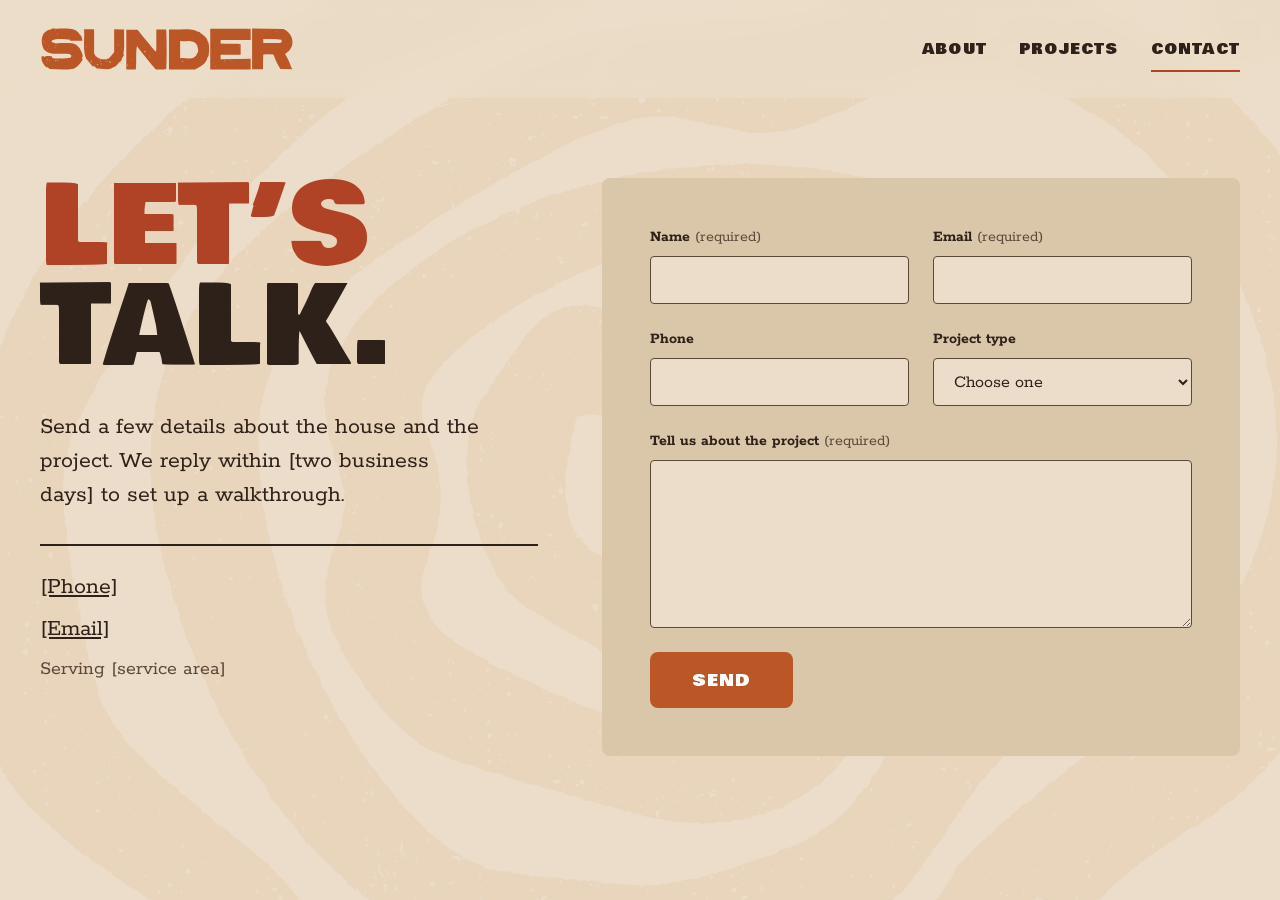
==== contact.html @ ea815fe4 "Sunder site: About, Projects, Contact from design version G Co-Authored-By: Claude Opus 5.5 <noreply" ====
<!doctype html>
<html lang="en" class="no-js">
<head>
<meta charset="utf-8">
<meta name="viewport" content="width=device-width, initial-scale=1">
<title>Contact — Sunder Construction</title>
<meta name="description" content="Request an estimate from Sunder Construction. Send a few details about your house and project.">
<meta name="theme-color" content="#ebddc9">
<link rel="icon" href="assets/sunder-spiral.svg" type="image/svg+xml">
<link rel="preconnect" href="https://fonts.googleapis.com">
<link rel="preconnect" href="https://fonts.gstatic.com" crossorigin>
<link rel="stylesheet" href="https://fonts.googleapis.com/css2?family=Bowlby+One&amp;family=Rokkitt:wght@400;700&amp;display=swap">
<link rel="stylesheet" href="css/tokens.css">
<link rel="stylesheet" href="css/site.css">
<script src="js/site.js" defer></script>
</head>
<body>
<a class="skip-link" href="#main">Skip to content</a>
<div class="site">
<img class="bg-mark is-on" src="assets/sunder-spiral.svg" alt="" aria-hidden="true">
<header class="nav">
<div class="wrap nav-in">
<a class="nav-logo" href="index.html" aria-label="Sunder home"><img src="assets/sunder-wordmark.svg" alt="Sunder" width="170" height="44"></a>
<nav class="nav-links" aria-label="Main">
<a href="index.html">About</a>
<a href="projects.html">Projects</a>
<a href="contact.html" aria-current="page">Contact</a>
<span class="nav-ul" aria-hidden="true"></span>
</nav>
</div>
</header>

<main id="main">
<section class="wrap contact">
<div class="contact-info">
<h1 class="page-title line"><span class="accent">Let’s</span> talk.</h1>
<p class="lead">Send a few details about the house and the project. We reply within [two business days] to set up a walkthrough.</p>
<div class="contact-lines">
<a href="tel:+10000000000">[Phone]</a>
<a href="mailto:hello@example.com">[Email]</a>
<span>Serving [service area]</span>
</div>
</div>
<div class="contact-card">
<!-- Set action to your form endpoint (Formspree, Basin, etc.). With action="#" the form shows the thank-you state without sending. -->
<form class="form" id="estimate-form" action="#" method="post" novalidate>
<div class="field">
<label for="f-name">Name <span class="req">(required)</span></label>
<input id="f-name" name="name" type="text" autocomplete="name" required aria-describedby="f-name-err">
<p class="field-error" id="f-name-err" hidden></p>
</div>
<div class="field">
<label for="f-email">Email <span class="req">(required)</span></label>
<input id="f-email" name="email" type="email" autocomplete="email" required aria-describedby="f-email-err">
<p class="field-error" id="f-email-err" hidden></p>
</div>
<div class="field">
<label for="f-phone">Phone</label>
<input id="f-phone" name="phone" type="tel" autocomplete="tel" aria-describedby="f-phone-err">
<p class="field-error" id="f-phone-err" hidden></p>
</div>
<div class="field">
<label for="f-type">Project type</label>
<select id="f-type" name="type" aria-describedby="f-type-err"><option value="" disabled selected>Choose one</option><option>General contracting</option><option>Remodel</option><option>Finish carpentry</option><option>Not sure yet</option></select>
<p class="field-error" id="f-type-err" hidden></p>
</div>
<div class="field field-wide">
<label for="f-message">Tell us about the project <span class="req">(required)</span></label>
<textarea id="f-message" name="message" rows="5" required aria-describedby="f-message-err"></textarea>
<p class="field-error" id="f-message-err" hidden></p>
</div>
<p class="form-alert" role="alert" hidden>Something went wrong sending your request. Please try again, or call us.</p>
<div class="field-wide"><button class="btn btn-primary" type="submit">Send</button></div>
</form>
<div class="form-done" id="form-done" role="status" tabindex="-1" hidden>
<h3>Thanks — we got it</h3>
<p>We’ll be in touch within two business days to set up a walkthrough.</p>
</div>
</div>
</section>
</main>
</div>
</body>
</html>
---- css/tokens.css ----
/* Sunder — generated from tokens.json */
:root, [data-theme="light"] {
  --orange-light: #bb5727;
  --orange-dark: #b04325;
  --orange-mark: #cd6328;
  --tan-light: #ebddc9;
  --tan-dark: #dac6a9;
  --green-light: #a1a281;
  --green-dark: #8d8954;
  --ink: #2e2119;
  --ink-muted: #5c4838;
  --on-orange: #ffffff;
  --surface: var(--tan-light);
  --surface-raised: var(--tan-dark);
  --accent: var(--orange-light);
}
:root {
  --space-1: 4px;
  --space-2: 8px;
  --space-3: 16px;
  --space-4: 24px;
  --space-5: 40px;
  --space-6: 64px;
  --radius-sm: 4px;
  --radius-md: 8px;
  --radius-pill: 999px;
  --font-display: "BD Plakatbau", "Bowlby One", Impact, sans-serif;
  --font-serif: Stymie, "Rokkitt", Rockwell, "Roboto Slab", serif;
}
.display { font-family: var(--font-display); font-size: 64px; line-height: 0.95; font-weight: 400; letter-spacing: 0.01em; text-transform: uppercase; }
.title-1 { font-family: var(--font-display); font-size: 40px; line-height: 1.05; font-weight: 400; letter-spacing: 0.01em; text-transform: uppercase; }
.title-2 { font-family: var(--font-display); font-size: 26px; line-height: 1.1; font-weight: 400; letter-spacing: 0.02em; text-transform: uppercase; }
.eyebrow { font-family: var(--font-display); font-size: 14px; line-height: 1.2; font-weight: 400; letter-spacing: 0.08em; text-transform: uppercase; }
.lead { font-family: var(--font-serif); font-size: 22px; line-height: 32px; font-weight: 400; }
.body { font-family: var(--font-serif); font-size: 18px; line-height: 28px; font-weight: 400; }
.body-bold { font-family: var(--font-serif); font-size: 18px; line-height: 28px; font-weight: 700; }
.small { font-family: var(--font-serif); font-size: 15px; line-height: 22px; font-weight: 400; }
---- css/site.css ----
/* Sunder site styles. Colours, fonts and radii come from tokens.css. */

/* ---------- Base ---------- */
*, *::before, *::after { box-sizing: border-box; }
html { -webkit-text-size-adjust: 100%; }
body { margin: 0; background: var(--tan-light); color: var(--ink); font-family: var(--font-serif); font-size: 20px; line-height: 30px; }
img, svg { max-width: none; }
a { color: var(--ink); }
a:hover { color: var(--orange-dark); }
.dark a { color: #fff; }
.dark a:hover { color: var(--tan-light); }
.skip-link { position: absolute; left: 16px; top: -60px; z-index: 100; padding: 8px 16px; background: var(--ink); color: var(--tan-light); font-family: var(--font-display); font-size: 14px; letter-spacing: .08em; text-transform: uppercase; text-decoration: none; border-radius: var(--radius-md); }
.skip-link:focus { top: 16px; color: var(--tan-light); }
.visually-hidden { position: absolute !important; width: 1px; height: 1px; padding: 0; margin: -1px; overflow: hidden; clip: rect(0 0 0 0); white-space: nowrap; border: 0; }

.site { position: relative; overflow-x: clip; min-height: 100vh; }
.site > *:not(.bg-mark) { position: relative; }
.wrap { max-width: 1360px; margin: 0 auto; padding-left: 40px; padding-right: 40px; }

/* ---------- Type ---------- */
.eyebrow { margin: 0; font-family: var(--font-display); font-size: 15px; line-height: 1.2; letter-spacing: .1em; text-transform: uppercase; color: var(--ink-muted); }
.on-green .eyebrow { color: var(--ink); }
.page-title { margin: 0; font-family: var(--font-display); font-weight: 400; font-size: clamp(56px, 8.5vw, 132px); line-height: .92; letter-spacing: .01em; text-transform: uppercase; color: var(--ink); }
.page-title .accent { color: var(--orange-dark); }
.lead { margin: 0; max-width: 560px; font-size: 24px; line-height: 34px; }
.h2 { margin: 0; font-family: var(--font-display); font-weight: 400; line-height: 1; text-transform: uppercase; color: var(--ink); }
.big-link { align-self: flex-start; font-family: var(--font-display); font-size: 64px; line-height: .95; letter-spacing: .01em; text-transform: uppercase; color: var(--ink); text-decoration: none; }
.big-link:hover { color: var(--ink); text-decoration: underline; text-decoration-thickness: 6px; text-underline-offset: 10px; }
.big-link:focus-visible { outline: 3px solid var(--ink); outline-offset: 4px; }

/* ---------- Buttons ---------- */
.btn { display: inline-flex; align-items: center; justify-content: center; gap: 8px; min-height: 56px; padding: 0 40px; border: 2px solid transparent; border-radius: var(--radius-md); font-family: var(--font-display); font-size: 17px; line-height: 1; letter-spacing: .06em; text-transform: uppercase; text-decoration: none; cursor: pointer; transition: background-color .15s, color .15s, border-color .15s, transform .12s ease; }
.btn:active { transform: translateY(1px) scale(.97); }
.btn:focus-visible { outline: 3px solid var(--ink); outline-offset: 3px; }
.btn-primary { background: var(--orange-light); color: var(--on-orange); }
.btn-primary:hover { background: var(--orange-dark); color: var(--on-orange); }
.btn-primary[disabled] { background: var(--orange-dark); cursor: progress; }
.btn-secondary { background: transparent; border-color: var(--ink); color: var(--ink); }
.btn-secondary:hover { background: var(--ink); color: var(--tan-light); }
.actions { display: flex; flex-wrap: wrap; gap: 16px; }

/* ---------- Background spiral (fixed behind content) ---------- */
.bg-mark { position: fixed; z-index: 0; top: 50%; left: 55%; width: 1500px; height: auto; transform: translate(-50%, -50%); opacity: 0; transition: opacity .5s ease; pointer-events: none; }
.bg-mark.is-on { opacity: .07; }
@media (max-width: 760px) { .bg-mark { width: 900px; } }

/* ---------- Sticky nav ---------- */
.site > .nav { position: sticky; top: 0; z-index: 40; background: rgba(235, 221, 201, .82); -webkit-backdrop-filter: blur(8px); backdrop-filter: blur(8px); transition: box-shadow .25s ease; }
.nav.is-compact { box-shadow: 0 1px 0 rgba(46, 33, 25, .14); }
.nav-in { display: flex; flex-wrap: wrap; align-items: center; justify-content: space-between; gap: 24px; padding-top: 24px; padding-bottom: 24px; transition: padding .25s ease; }
.nav.is-compact .nav-in { padding-top: 10px; padding-bottom: 10px; }
.nav-logo { display: block; }
.nav-logo img { display: block; height: 44px; width: auto; transition: height .25s ease; }
.nav.is-compact .nav-logo img { height: 26px; }
.nav-logo:focus-visible { outline: 3px solid var(--ink); outline-offset: 4px; }
.nav-links { position: relative; display: flex; flex-wrap: wrap; gap: 32px; }
.nav-links a { font-family: var(--font-display); font-size: 15px; letter-spacing: .08em; text-transform: uppercase; color: var(--ink); text-decoration: none; padding: 10px 0; }
.nav-links a:hover { color: var(--ink); }
.nav-links a:focus-visible { outline: 3px solid var(--ink); outline-offset: 4px; }
.nav-ul { position: absolute; bottom: 2px; left: 0; width: 0; height: 2px; background: var(--orange-dark); opacity: 0; pointer-events: none; transition: left .3s cubic-bezier(.2, .7, .2, 1), width .3s cubic-bezier(.2, .7, .2, 1), opacity .2s; }
/* Without JS, underline the current page directly */
.no-js .nav-links a[aria-current="page"] { border-bottom: 2px solid var(--orange-dark); }
@media (max-width: 560px) {
  .nav-in { gap: 12px; }
  .nav-logo img { height: 32px; }
  .nav-links { gap: 20px; }
  .nav-links a { font-size: 14px; }
}

/* ---------- Angled green sections ---------- */
.slant { background: var(--green-light); color: var(--ink); clip-path: polygon(0 40px, 100% 0, 100% 100%, 0 calc(100% - 40px)); padding: 64px 0; }
.on-green { background: var(--green-light); color: var(--ink); }
@media (max-width: 760px) { .slant { clip-path: polygon(0 20px, 100% 0, 100% 100%, 0 calc(100% - 20px)); padding: 32px 0; } }

/* ---------- About: hero ---------- */
.about-hero { display: flex; flex-wrap: wrap; align-items: stretch; padding-top: 48px; }
.about-hero-text { flex: 3 1 560px; min-width: 0; display: flex; flex-direction: column; gap: 32px; padding: 64px 0 120px; }
.about-hero-art { position: relative; flex: 2 1 360px; min-width: 0; min-height: 560px; }
.about-hero-art .spiral { position: absolute; left: -62px; top: 24px; width: 523px; height: 519px; overflow: visible; }
@media (max-width: 760px) {
  .about-hero-text { padding: 32px 0 24px; }
  .about-hero-art { min-height: 340px; }
  .about-hero-art .spiral { left: auto; right: -40px; top: 0; width: 340px; height: 337px; }
}

/* ---------- About: services ---------- */
.services { padding-bottom: 120px; }
.services .wrap { padding-top: 24px; padding-bottom: 48px; }
.services .eyebrow { padding: 48px 0 8px; }
.svc { display: flex; flex-wrap: wrap; gap: 24px 48px; align-items: baseline; padding: 48px 0; border-bottom: 2px solid var(--green-dark); }
.svc:last-child { border-bottom: 0; }
.svc h2 { flex: 1 1 420px; min-width: 0; font-size: clamp(36px, 4.5vw, 64px); }
.svc p { flex: 1 1 360px; min-width: 0; margin: 0; }
@media (max-width: 760px) { .services { padding-bottom: 64px; } }

/* ---------- About: owner ---------- */
.owner .wrap { display: flex; flex-wrap: wrap; gap: 64px; align-items: center; padding-top: 120px; padding-bottom: 120px; }
.owner-photo { flex: 1 1 400px; aspect-ratio: 1 / 1; }
.owner-text { flex: 1 1 480px; min-width: 0; display: flex; flex-direction: column; gap: 24px; }
.owner-quote { margin: 0; font-size: 36px; line-height: 46px; }
.owner-text p { margin: 0; }
@media (max-width: 760px) { .owner .wrap { padding-top: 64px; padding-bottom: 64px; gap: 40px; } .owner-quote { font-size: 28px; line-height: 38px; } }

/* ---------- CTA + footer ---------- */
.cta .wrap { display: flex; flex-direction: column; gap: 24px; padding-top: 120px; padding-bottom: 120px; }
.cta-tight .wrap { padding-top: 96px; padding-bottom: 96px; }
.footer { background: var(--orange-dark); color: var(--on-orange); }
.footer .wrap { display: flex; flex-wrap: wrap; gap: 24px 64px; align-items: center; justify-content: space-between; padding-top: 48px; padding-bottom: 48px; font-size: 16px; line-height: 24px; }
.footer img { display: block; height: 20px; width: auto; }
@media (max-width: 760px) { .cta .wrap, .cta-tight .wrap { padding-top: 72px; padding-bottom: 72px; } .big-link { font-size: 44px; } }

/* ---------- Photo placeholders with parallax layer ---------- */
.photo { position: relative; overflow: hidden; border-radius: var(--radius-md); background: var(--tan-dark); display: flex; align-items: center; justify-content: center; }
.photo-label { position: relative; font-family: var(--font-display); font-size: 14px; letter-spacing: .08em; text-transform: uppercase; color: var(--ink); }
.par { position: absolute; left: 0; right: 0; top: -14%; bottom: -14%; background: repeating-linear-gradient(135deg, rgba(46, 33, 25, .06) 0 2px, transparent 2px 22px), var(--tan-dark); will-change: transform; }
.photo img.par { width: 100%; height: 128%; object-fit: cover; }

/* ---------- Projects: hero ---------- */
.projects-hero { display: flex; flex-direction: column; gap: 24px; align-items: flex-start; padding-top: 80px; padding-bottom: 64px; }
.projects-hero .spiral { position: absolute; right: -131px; top: 44px; width: 642px; height: 602px; opacity: .6; pointer-events: none; }
.projects-hero .page-title, .projects-hero .lead { position: relative; }
@media (max-width: 760px) { .projects-hero { padding-top: 48px; } .projects-hero .spiral { right: -150px; top: 8px; width: 300px; height: 281px; } }

/* ---------- Projects: featured + list ---------- */
.featured .wrap { display: flex; flex-direction: column; gap: 40px; padding-top: 120px; padding-bottom: 120px; }
.featured-meta { display: flex; flex-wrap: wrap; gap: 24px 64px; align-items: baseline; }
.featured-meta h2 { flex: 1 1 480px; min-width: 0; font-size: clamp(40px, 5vw, 72px); }
.featured-meta p { flex: 1 1 380px; min-width: 0; margin: 0; }
.project-list { display: flex; flex-direction: column; gap: 96px; padding-top: 120px; padding-bottom: 120px; }
.project { display: flex; flex-wrap: wrap; gap: 40px 64px; align-items: center; }
.project:nth-child(even) { flex-direction: row-reverse; }
.project .gallery { flex: 3 1 560px; min-width: 0; }
.project-text { flex: 2 1 340px; min-width: 0; display: flex; flex-direction: column; gap: 16px; align-items: flex-start; }
.project-num { font-family: var(--font-display); font-size: 64px; line-height: 1; color: var(--orange-dark); }
.project-text h2 { font-size: 48px; }
.project-text p { margin: 0; }
@media (max-width: 760px) {
  .featured .wrap, .project-list { padding-top: 72px; padding-bottom: 72px; }
  .project-list { gap: 72px; }
  .project-text h2 { font-size: 36px; }
}

/* ---------- Gallery (carousel) ---------- */
.gallery { display: flex; flex-direction: column; gap: 12px; }
.gallery-frame { aspect-ratio: 3 / 2; }
.gallery-wide .gallery-frame { aspect-ratio: 21 / 9; }
.gallery-slide { position: absolute; inset: 0; display: flex; align-items: center; justify-content: center; }
.gallery-slide[hidden] { display: none; }
.gallery-slide img { width: 100%; height: 100%; object-fit: cover; }
.gallery-controls { display: flex; align-items: center; justify-content: center; }
.gallery-dots { display: flex; gap: 4px; }
.dot { flex: 0 0 auto; width: 24px; height: 24px; padding: 0; border: 0; border-radius: 999px; background: transparent; cursor: pointer; display: flex; align-items: center; justify-content: center; }
.dot::before { content: ""; width: 8px; height: 8px; border-radius: 999px; background: var(--ink-muted); opacity: .65; transition: opacity .15s, transform .15s; }
.dot:hover::before { opacity: .9; }
.dot[aria-pressed="true"]::before { background: var(--ink); opacity: 1; transform: scale(1.25); }
.on-green .dot::before, .slant .dot::before { opacity: 1; }
.arrow { flex: 0 0 44px; width: 44px; height: 44px; padding: 0; border: 0; border-radius: 999px; background: transparent; color: var(--ink-muted); cursor: pointer; display: flex; align-items: center; justify-content: center; }
.arrow:hover { color: var(--ink); }
.expand { position: absolute; right: 12px; bottom: 12px; z-index: 2; width: 40px; height: 40px; padding: 0; border: 0; border-radius: 999px; background: rgba(235, 221, 201, .8); color: var(--ink); cursor: pointer; display: flex; align-items: center; justify-content: center; opacity: .85; transition: opacity .15s, background .15s; }
.expand:hover { opacity: 1; background: var(--tan-light); }
.dot:focus-visible, .arrow:focus-visible, .expand:focus-visible { outline: 3px solid var(--ink); outline-offset: 3px; }

/* ---------- Lightbox ---------- */
.lightbox { position: fixed; inset: 0; z-index: 50; width: 100%; height: 100%; max-width: none; max-height: none; margin: 0; border: 0; padding: 32px; background: rgba(46, 33, 25, .94); color: var(--tan-light); flex-direction: column; align-items: center; justify-content: center; gap: 24px; }
.lightbox[open] { display: flex; }
.lightbox::backdrop { background: transparent; }
.lb-bar, .lb-stage { width: 100%; max-width: 1200px; display: flex; align-items: center; gap: 16px; }
.lb-bar { flex-wrap: wrap; justify-content: space-between; }
.lb-title { display: block; font-family: var(--font-display); font-size: 28px; line-height: 1; text-transform: uppercase; }
.lb-counter { display: block; margin-top: 4px; font-size: 16px; line-height: 24px; }
.lb-photo { flex: 1 1 auto; min-width: 0; aspect-ratio: 3 / 2; max-height: calc(100vh - 200px); }
.lb-btn { flex: 0 0 auto; display: flex; align-items: center; justify-content: center; gap: 8px; min-width: 44px; min-height: 44px; padding: 0 16px; border: 2px solid var(--tan-light); border-radius: 999px; background: transparent; color: var(--tan-light); font-family: var(--font-display); font-size: 13px; letter-spacing: .08em; text-transform: uppercase; cursor: pointer; }
.lb-btn:hover { background: var(--tan-light); color: var(--ink); }
.lb-btn:focus-visible { outline: 3px solid var(--tan-light); outline-offset: 3px; }
@media (max-width: 760px) { .lightbox { padding: 16px; } .lb-stage { gap: 8px; } .lb-btn { padding: 0 12px; } }

/* ---------- Contact ---------- */
.contact { display: flex; flex-wrap: wrap; gap: 64px; align-items: flex-start; padding-top: 80px; padding-bottom: 120px; }
.contact-info { flex: 1 1 420px; min-width: 0; display: flex; flex-direction: column; gap: 32px; }
.contact-info .lead { max-width: 440px; }
.contact-lines { display: flex; flex-direction: column; gap: 8px; padding-top: 24px; border-top: 2px solid var(--ink); }
.contact-lines a { font-size: 24px; line-height: 34px; }
.contact-lines span { color: var(--ink-muted); }
.contact-card { flex: 1 1 560px; min-width: 0; padding: 48px; border-radius: var(--radius-md); background: var(--tan-dark); }
@media (max-width: 760px) { .contact { padding-top: 48px; padding-bottom: 72px; gap: 40px; } .contact-card { padding: 24px; } }

/* ---------- Contact form ---------- */
.form { display: grid; grid-template-columns: 1fr 1fr; gap: 24px; }
.field { display: flex; flex-direction: column; gap: 8px; }
.field-wide { grid-column: 1 / -1; }
.field label { font-weight: 700; font-size: 16px; line-height: 22px; }
.req { font-weight: 400; color: var(--ink-muted); }
.field input, .field select, .field textarea { width: 100%; min-height: 48px; padding: 8px 16px; font: inherit; font-size: 18px; color: var(--ink); background: var(--tan-light); border: 1px solid var(--ink-muted); border-radius: var(--radius-sm); }
.field textarea { resize: vertical; }
.field input:focus-visible, .field select:focus-visible, .field textarea:focus-visible { outline: 3px solid var(--ink); outline-offset: 3px; }
.field.has-error input, .field.has-error select, .field.has-error textarea { border: 2px solid var(--orange-dark); }
.field-error { margin: 0; font-size: 15px; line-height: 22px; font-weight: 700; }
.field-error::before { content: "! "; color: var(--orange-dark); }
.field-error[hidden] { display: none; }
.form-alert { grid-column: 1 / -1; margin: 0; padding: 16px; border: 2px solid var(--orange-dark); border-radius: var(--radius-md); font-weight: 700; }
.form-done h3 { margin: 0 0 8px; font-family: var(--font-display); font-weight: 400; font-size: 26px; line-height: 1.2; }
.form-done h3::before { content: "\2713"; display: inline-flex; align-items: center; justify-content: center; width: 40px; height: 40px; margin-right: 12px; border-radius: 999px; background: var(--orange-dark); color: #fff; font-size: 22px; vertical-align: middle; animation: pop .5s cubic-bezier(.2, .7, .2, 1) both; }
.form-done p { margin: 0; }
@keyframes pop { 0% { transform: scale(0); opacity: 0; } 60% { transform: scale(1.2); opacity: 1; } 100% { transform: scale(1); } }
@media (max-width: 640px) { .form { grid-template-columns: 1fr; } }

/* ---------- Motion ---------- */
.reveal { opacity: 0; transform: translateY(24px); transition: opacity .7s ease, transform .7s cubic-bezier(.2, .7, .2, 1); }
.reveal.is-in { opacity: 1; transform: none; }
@keyframes up { from { opacity: 0; transform: translateY(.35em); } to { opacity: 1; transform: none; } }
.line { display: block; animation: up .9s cubic-bezier(.2, .7, .2, 1) .35s both; }
.line-2 { animation-delay: .55s; }

/* Animated spiral: drawn from the centre outward, then the dots pop in */
.sp-path { stroke-dasharray: 1 1; stroke-dashoffset: 1; animation: sp-draw 2.4s cubic-bezier(.45, .05, .25, 1) .2s forwards; }
@keyframes sp-draw { to { stroke-dashoffset: 0; } }
.sp-dot { transform-box: fill-box; transform-origin: center; transform: scale(0); animation: sp-pop .4s cubic-bezier(.2, .7, .3, 1) forwards; }
@keyframes sp-pop { 0% { transform: scale(0); } 70% { transform: scale(1.15); } 100% { transform: scale(1); } }
.sp-fill { opacity: 0; animation: sp-fill .3s ease 3.25s forwards; }
@keyframes sp-fill { to { opacity: 1; } }

@media (prefers-reduced-motion: reduce) {
  .reveal { opacity: 1; transform: none; transition: none; }
  .line, .form-done h3::before { animation: none; }
  .nav-ul, .btn, .nav-in, .nav-logo img, .bg-mark { transition: none; }
  .sp-path, .sp-dot, .sp-fill { animation: none; }
  .sp-fill { opacity: 1; }
}
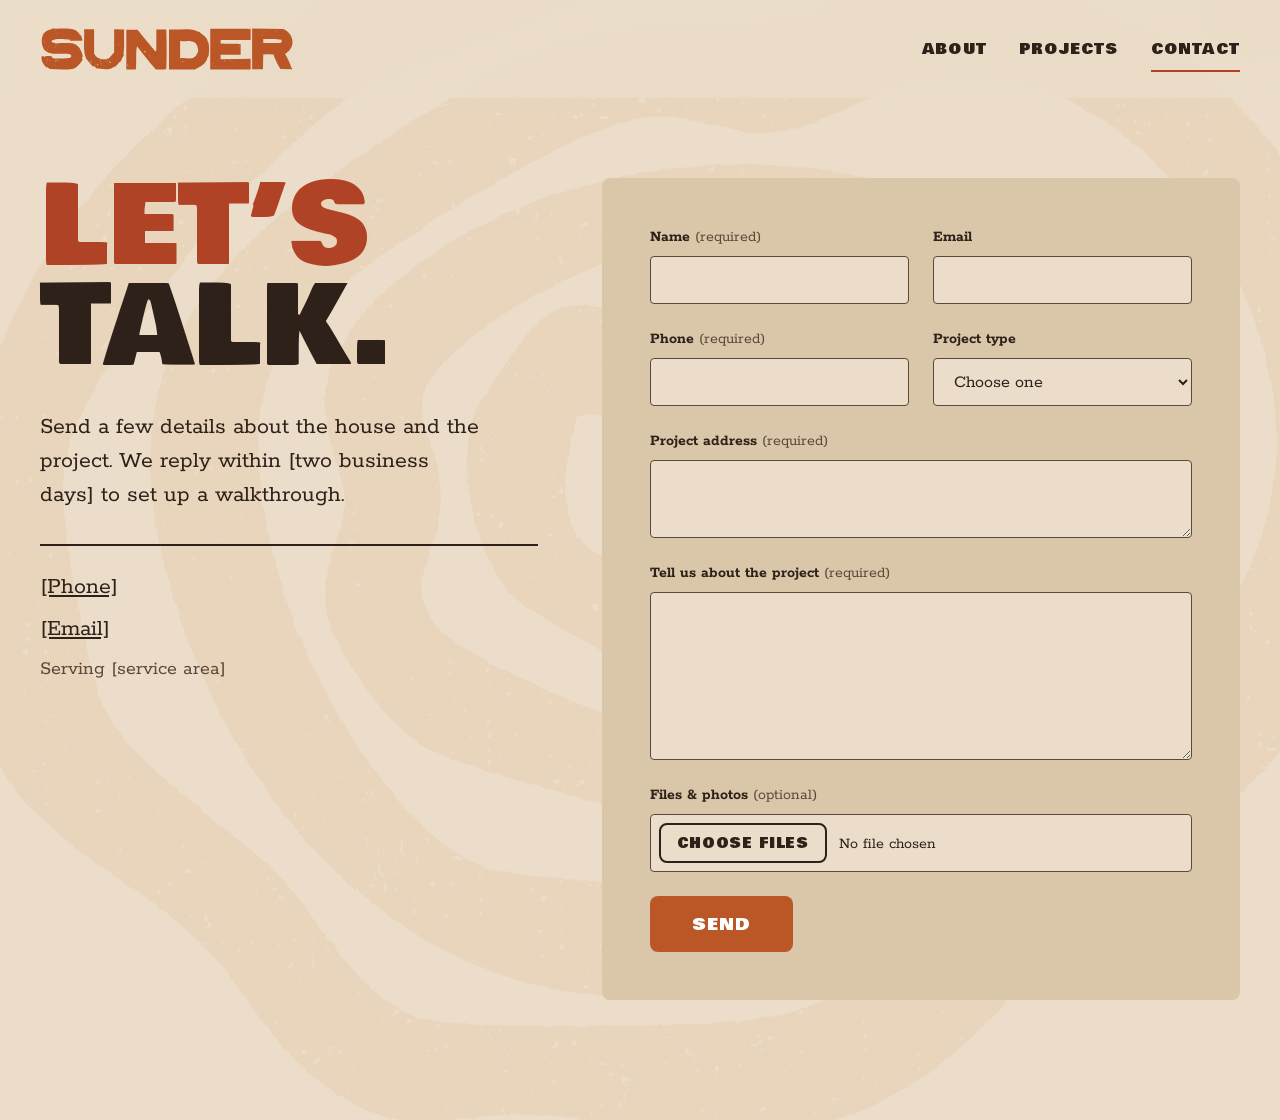
==== commit ac3ac25a: "Contact: connect JobTread web form, restyled to match the site Co-Authored-By: Claude Opus 5.5 <nore" ====
--- a/contact.html
+++ b/contact.html
@@ -42,40 +42,51 @@
 </div>
 </div>
 <div class="contact-card">
-<!-- Set action to your form endpoint (Formspree, Basin, etc.). With action="#" the form shows the thank-you state without sending. -->
-<form class="form" id="estimate-form" action="#" method="post" novalidate>
+<!--
+  JobTread web form: submissions become leads in Sunder's JobTread account.
+  JobTread's script (web-form.js, loaded below) finds this form by data-jobtread-web-form and posts it.
+  Restyled to match the site. Do NOT change: the data-* attributes on <form> and the submit button,
+  any field "name", or the Project type option text (they map to JobTread fields).
+  The thank-you text is data-success-message; it can also be edited in JobTread.
+-->
+<form class="jtwf form" id="estimate-form" data-jobtread-web-form="true" data-key="22TcevGstXqnFSppGbxkJBGznvcLyyrP5s" data-success-message="Thanks! We will follow up soon.">
 <div class="field">
 <label for="f-name">Name <span class="req">(required)</span></label>
-<input id="f-name" name="name" type="text" autocomplete="name" required aria-describedby="f-name-err">
+<input id="f-name" name="contact.name" type="text" autocomplete="name" required aria-describedby="f-name-err">
 <p class="field-error" id="f-name-err" hidden></p>
 </div>
 <div class="field">
-<label for="f-email">Email <span class="req">(required)</span></label>
-<input id="f-email" name="email" type="email" autocomplete="email" required aria-describedby="f-email-err">
+<label for="f-email">Email</label>
+<input id="f-email" name="contact.custom.22PfzRCeVRmx" type="email" autocomplete="email" aria-describedby="f-email-err">
 <p class="field-error" id="f-email-err" hidden></p>
 </div>
 <div class="field">
-<label for="f-phone">Phone</label>
-<input id="f-phone" name="phone" type="tel" autocomplete="tel" aria-describedby="f-phone-err">
+<label for="f-phone">Phone <span class="req">(required)</span></label>
+<input id="f-phone" name="contact.custom.22PfzRCeY45y" type="tel" autocomplete="tel" required aria-describedby="f-phone-err">
 <p class="field-error" id="f-phone-err" hidden></p>
 </div>
 <div class="field">
 <label for="f-type">Project type</label>
-<select id="f-type" name="type" aria-describedby="f-type-err"><option value="" disabled selected>Choose one</option><option>General contracting</option><option>Remodel</option><option>Finish carpentry</option><option>Not sure yet</option></select>
+<select id="f-type" name="job.custom.22PgAPYSQ9Zt" aria-describedby="f-type-err"><option value="">Choose one</option><option>New Construction</option><option>Remodel</option><option>Maintenance / Repair</option><option>Service</option><option>Finish Carpentry/Custom Woodworking</option><option>Other</option></select>
 <p class="field-error" id="f-type-err" hidden></p>
 </div>
 <div class="field field-wide">
+<label for="f-address">Project address <span class="req">(required)</span></label>
+<textarea id="f-address" name="location.address" rows="2" autocomplete="street-address" required aria-describedby="f-address-err"></textarea>
+<p class="field-error" id="f-address-err" hidden></p>
+</div>
+<div class="field field-wide">
 <label for="f-message">Tell us about the project <span class="req">(required)</span></label>
-<textarea id="f-message" name="message" rows="5" required aria-describedby="f-message-err"></textarea>
+<textarea id="f-message" name="job.description" rows="5" required aria-describedby="f-message-err"></textarea>
 <p class="field-error" id="f-message-err" hidden></p>
 </div>
-<p class="form-alert" role="alert" hidden>Something went wrong sending your request. Please try again, or call us.</p>
-<div class="field-wide"><button class="btn btn-primary" type="submit">Send</button></div>
+<div class="field field-wide">
+<label for="f-files">Files &amp; photos <span class="req">(optional)</span></label>
+<input id="f-files" name="account.files" type="file" multiple>
+</div>
+<div class="field-wide"><button class="btn btn-primary" type="submit" data-submit-button="true">Send</button></div>
 </form>
-<div class="form-done" id="form-done" role="status" tabindex="-1" hidden>
-<h3>Thanks — we got it</h3>
-<p>We’ll be in touch within two business days to set up a walkthrough.</p>
-</div>
+<script async src="https://app.jobtread.com/web-form.js"></script>
 </div>
 </section>
 </main>
--- a/css/site.css
+++ b/css/site.css
@@ -202,6 +202,11 @@
 .form-done h3::before { content: "\2713"; display: inline-flex; align-items: center; justify-content: center; width: 40px; height: 40px; margin-right: 12px; border-radius: 999px; background: var(--orange-dark); color: #fff; font-size: 22px; vertical-align: middle; animation: pop .5s cubic-bezier(.2, .7, .2, 1) both; }
 .form-done p { margin: 0; }
 @keyframes pop { 0% { transform: scale(0); opacity: 0; } 60% { transform: scale(1.2); opacity: 1; } 100% { transform: scale(1); } }
+.field input[type="file"] { min-height: 0; padding: 8px; font-size: 16px; cursor: pointer; }
+.field input[type="file"]::file-selector-button { margin-right: 12px; min-height: 40px; padding: 0 16px; border: 2px solid var(--ink); border-radius: var(--radius-md); background: transparent; color: var(--ink); font-family: var(--font-display); font-size: 14px; letter-spacing: .06em; text-transform: uppercase; cursor: pointer; transition: background-color .15s, color .15s; }
+.field input[type="file"]:hover::file-selector-button { background: var(--ink); color: var(--tan-light); }
+/* JobTread swaps in its own thank-you message after a successful send; give whatever it renders the site type */
+.jtwf:not(:has(.field)) { display: block; font-family: var(--font-display); font-size: 26px; line-height: 1.2; text-transform: uppercase; }
 @media (max-width: 640px) { .form { grid-template-columns: 1fr; } }
 
 /* ---------- Motion ---------- */
